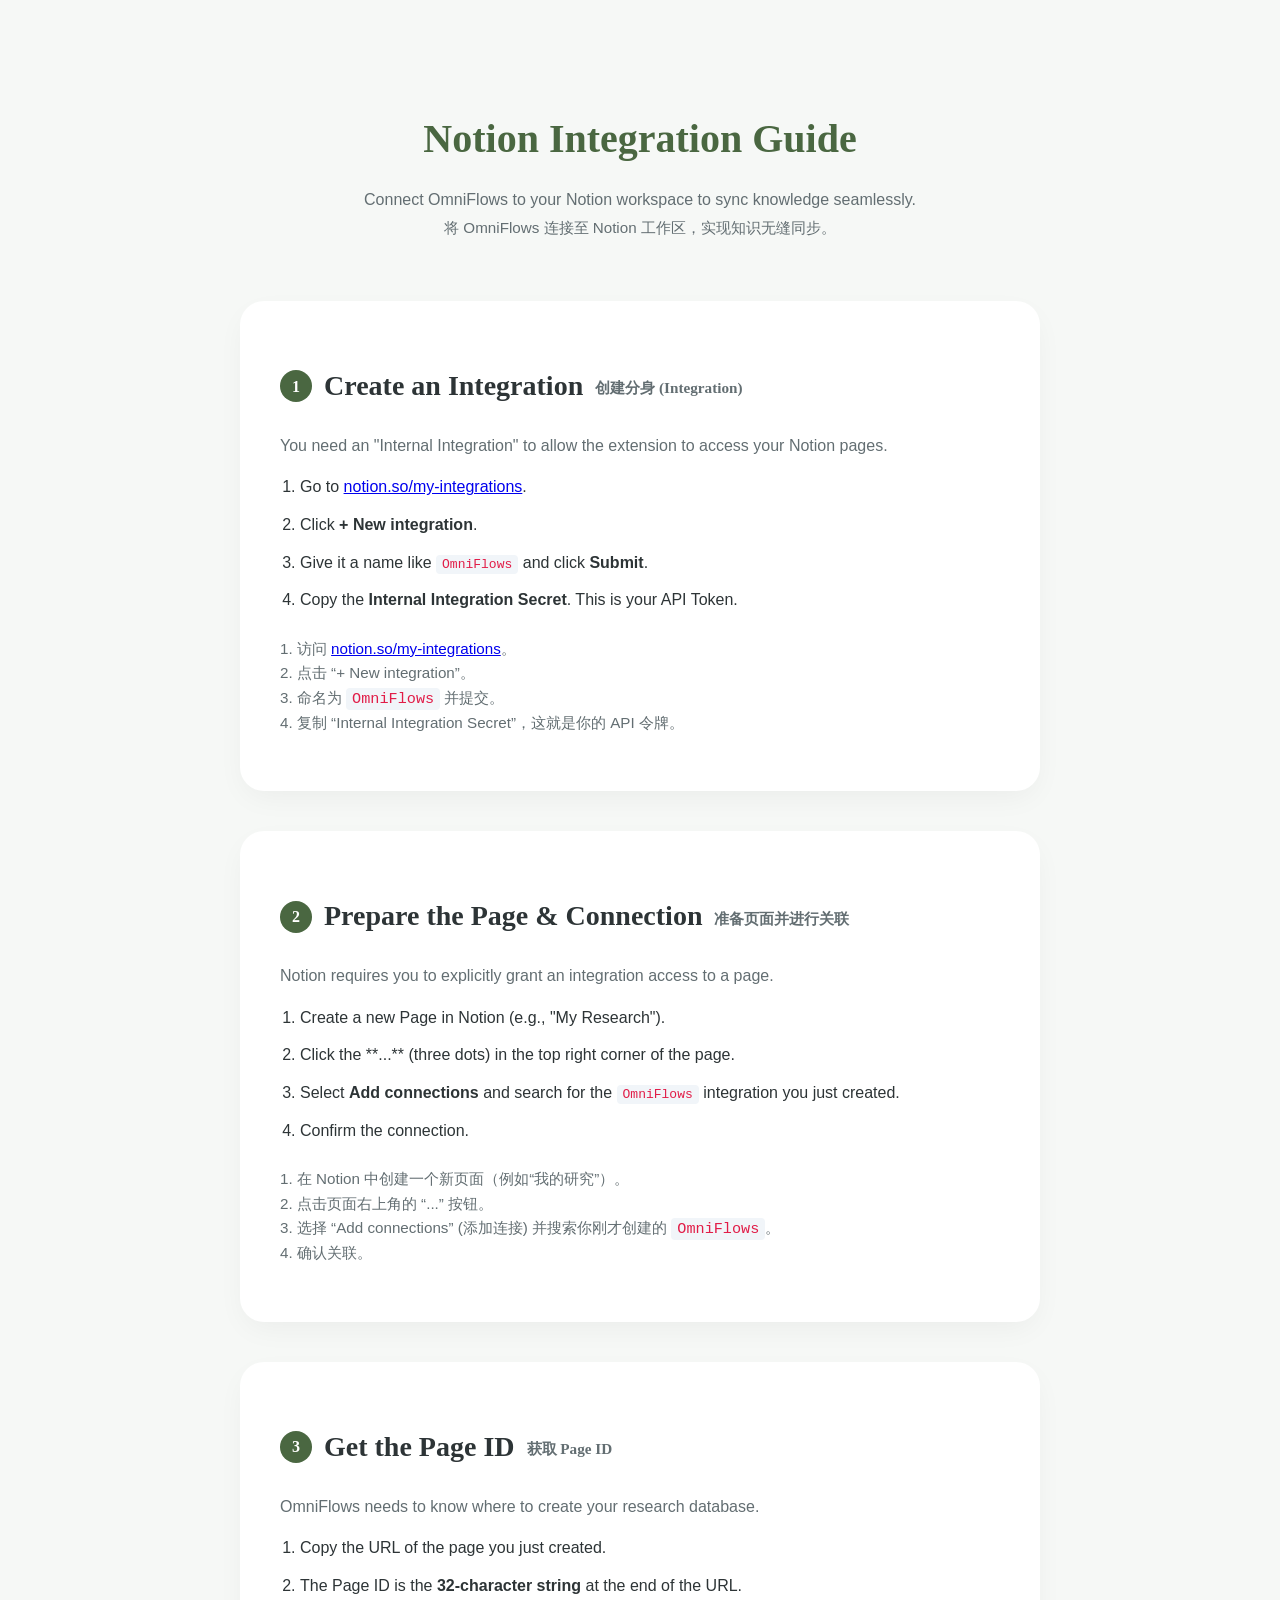
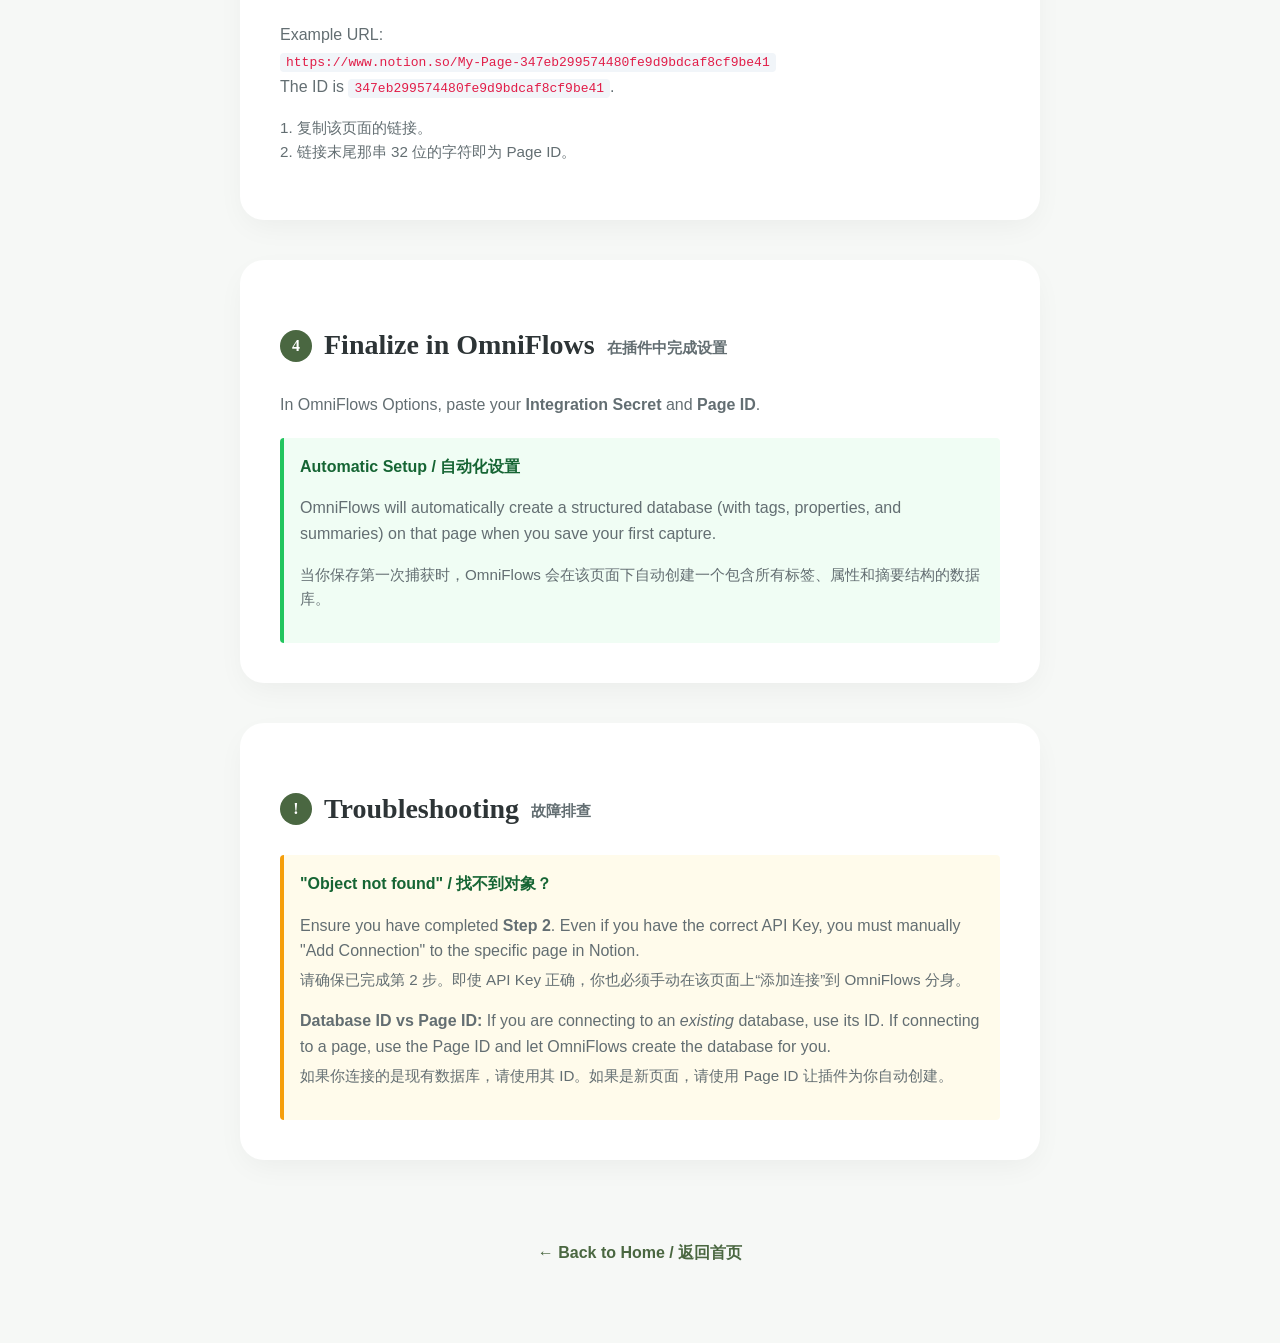
==== notion-setup.html @ 63294a0a "feat: add setup guides for Obsidian and Notion integrations and update website footer layout" ====
<!DOCTYPE html>
<html lang="en">

<head>
    <meta charset="UTF-8">
    <meta name="viewport" content="width=device-width, initial-scale=1.0">
    <title>Notion Integration Setup - OmniFlows</title>
    <style>
        :root {
            --bg-soothing: #F6F8F6;
            --primary-sage: #4A6741;
            --primary-sage-light: #6B8E60;
            --text-main: #2D3436;
            --text-muted: #636E72;
            --border-color: #E2E8F0;
            --card-bg: #FFFFFF;
        }

        body {
            font-family: 'Inter', -apple-system, BlinkMacSystemFont, sans-serif;
            background-color: var(--bg-soothing);
            color: var(--text-main);
            line-height: 1.6;
            margin: 0;
            padding: 0;
        }

        .container {
            max-width: 800px;
            margin: 0 auto;
            padding: 80px 24px;
        }

        header {
            text-align: center;
            margin-bottom: 60px;
        }

        h1 {
            font-family: 'Lora', serif;
            font-size: 2.5rem;
            color: var(--primary-sage);
            margin-bottom: 16px;
        }

        section {
            background: var(--card-bg);
            border-radius: 24px;
            padding: 40px;
            box-shadow: 0 10px 30px -5px rgba(0, 0, 0, 0.05);
            margin-bottom: 40px;
        }

        h2 {
            font-family: 'Lora', serif;
            font-size: 1.75rem;
            color: var(--text-main);
            margin-bottom: 24px;
            display: flex;
            align-items: center;
            gap: 12px;
        }

        .step-num {
            background: var(--primary-sage);
            color: white;
            width: 32px;
            height: 32px;
            border-radius: 50%;
            display: flex;
            align-items: center;
            justify-content: center;
            font-size: 1rem;
            font-weight: bold;
        }

        p {
            color: var(--text-muted);
            margin-bottom: 16px;
        }

        ul,
        ol {
            margin-bottom: 24px;
            padding-left: 20px;
        }

        li {
            margin-bottom: 12px;
        }

        code {
            background: #f1f5f9;
            padding: 2px 6px;
            border-radius: 4px;
            font-family: monospace;
            color: #e11d48;
        }

        .alert {
            background-color: #f0fdf4;
            border-left: 4px solid #22c55e;
            padding: 16px;
            margin-top: 20px;
            border-radius: 4px;
        }

        .alert-title {
            font-weight: bold;
            color: #166534;
            margin-bottom: 4px;
        }

        .trouble {
            background-color: #fffbeb;
            border-left: 4px solid #f59e0b;
            padding: 16px;
            margin-top: 20px;
            border-radius: 4px;
        }

        .footer-nav {
            margin-top: 80px;
            text-align: center;
        }

        .btn-back {
            color: var(--primary-sage);
            text-decoration: none;
            font-weight: 600;
        }

        .bilingual-zh {
            color: var(--text-muted);
            font-size: 0.95rem;
            display: block;
            margin-top: 4px;
        }
        
        .code-block {
            background: #1e293b;
            color: #f8fafc;
            padding: 16px;
            border-radius: 8px;
            font-family: monospace;
            overflow-x: auto;
            margin: 10px 0;
            font-size: 0.9rem;
        }
    </style>
</head>

<body>
    <div class="container">
        <header>
            <h1>Notion Integration Guide</h1>
            <p>Connect OmniFlows to your Notion workspace to sync knowledge seamlessly.<br>
                <span class="bilingual-zh">将 OmniFlows 连接至 Notion 工作区，实现知识无缝同步。</span>
            </p>
        </header>

        <section>
            <h2>
                <div class="step-num">1</div> Create an Integration
                <span class="bilingual-zh">创建分身 (Integration)</span>
            </h2>
            <p>You need an "Internal Integration" to allow the extension to access your Notion pages.</p>
            <ol>
                <li>Go to <a href="https://www.notion.so/my-integrations" target="_blank">notion.so/my-integrations</a>.</li>
                <li>Click <strong>+ New integration</strong>.</li>
                <li>Give it a name like <code>OmniFlows</code> and click <strong>Submit</strong>.</li>
                <li>Copy the <strong>Internal Integration Secret</strong>. This is your API Token.</li>
            </ol>
            <p class="bilingual-zh">1. 访问 <a href="https://www.notion.so/my-integrations" target="_blank">notion.so/my-integrations</a>。<br>
                2. 点击 “+ New integration”。<br>
                3. 命名为 <code>OmniFlows</code> 并提交。<br>
                4. 复制 “Internal Integration Secret”，这就是你的 API 令牌。</p>
        </section>

        <section>
            <h2>
                <div class="step-num">2</div> Prepare the Page & Connection
                <span class="bilingual-zh">准备页面并进行关联</span>
            </h2>
            <p>Notion requires you to explicitly grant an integration access to a page.</p>
            <ol>
                <li>Create a new Page in Notion (e.g., "My Research").</li>
                <li>Click the **...** (three dots) in the top right corner of the page.</li>
                <li>Select <strong>Add connections</strong> and search for the <code>OmniFlows</code> integration you just created.</li>
                <li>Confirm the connection.</li>
            </ol>
            <p class="bilingual-zh">1. 在 Notion 中创建一个新页面（例如“我的研究”）。<br>
                2. 点击页面右上角的 “...” 按钮。<br>
                3. 选择 “Add connections” (添加连接) 并搜索你刚才创建的 <code>OmniFlows</code>。<br>
                4. 确认关联。</p>
        </section>

        <section>
            <h2>
                <div class="step-num">3</div> Get the Page ID
                <span class="bilingual-zh">获取 Page ID</span>
            </h2>
            <p>OmniFlows needs to know where to create your research database.</p>
            <ol>
                <li>Copy the URL of the page you just created.</li>
                <li>The Page ID is the <strong>32-character string</strong> at the end of the URL.</li>
            </ol>
            <p>Example URL: <br>
            <code>https://www.notion.so/My-Page-347eb299574480fe9d9bdcaf8cf9be41</code><br>
            The ID is <code>347eb299574480fe9d9bdcaf8cf9be41</code>.</p>
            <p class="bilingual-zh">1. 复制该页面的链接。<br>
                2. 链接末尾那串 32 位的字符即为 Page ID。</p>
        </section>

        <section>
            <h2>
                <div class="step-num">4</div> Finalize in OmniFlows
                <span class="bilingual-zh">在插件中完成设置</span>
            </h2>
            <p>In OmniFlows Options, paste your <strong>Integration Secret</strong> and <strong>Page ID</strong>.</p>
            <div class="alert">
                <div class="alert-title">Automatic Setup / 自动化设置</div>
                <p>OmniFlows will automatically create a structured database (with tags, properties, and summaries) on that page when you save your first capture.</p>
                <p class="bilingual-zh">当你保存第一次捕获时，OmniFlows 会在该页面下自动创建一个包含所有标签、属性和摘要结构的数据库。</p>
            </div>
        </section>

        <section>
            <h2>
                <div class="step-num">!</div> Troubleshooting
                <span class="bilingual-zh">故障排查</span>
            </h2>
            <div class="trouble">
                <div class="alert-title">"Object not found" / 找不到对象？</div>
                <p>Ensure you have completed <strong>Step 2</strong>. Even if you have the correct API Key, you must manually "Add Connection" to the specific page in Notion.<br>
                <span class="bilingual-zh">请确保已完成第 2 步。即使 API Key 正确，你也必须手动在该页面上“添加连接”到 OmniFlows 分身。</span></p>
                
                <p><strong>Database ID vs Page ID:</strong> If you are connecting to an <em>existing</em> database, use its ID. If connecting to a page, use the Page ID and let OmniFlows create the database for you.<br>
                <span class="bilingual-zh">如果你连接的是现有数据库，请使用其 ID。如果是新页面，请使用 Page ID 让插件为你自动创建。</span></p>
            </div>
        </section>

        <div class="footer-nav">
            <a href="index.html" class="btn-back">← Back to Home / 返回首页</a>
        </div>
    </div>
</body>

</html>
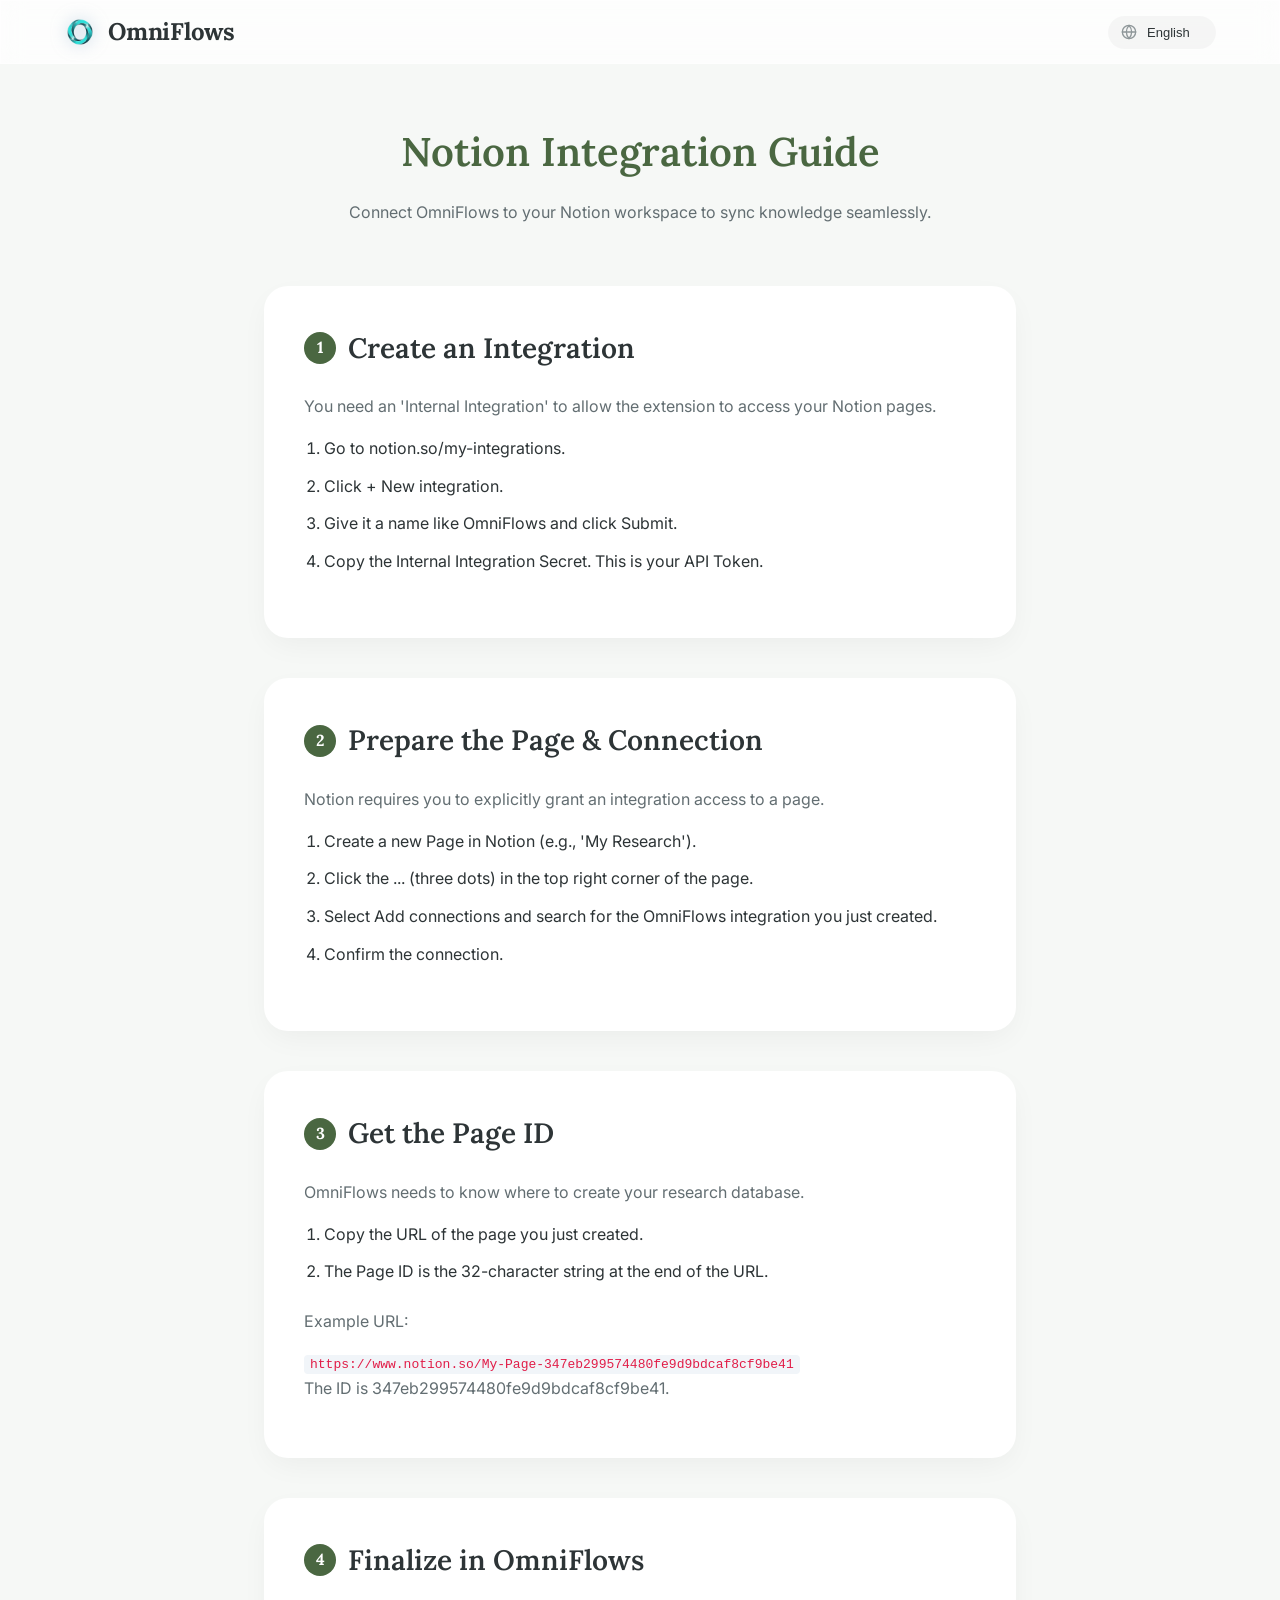
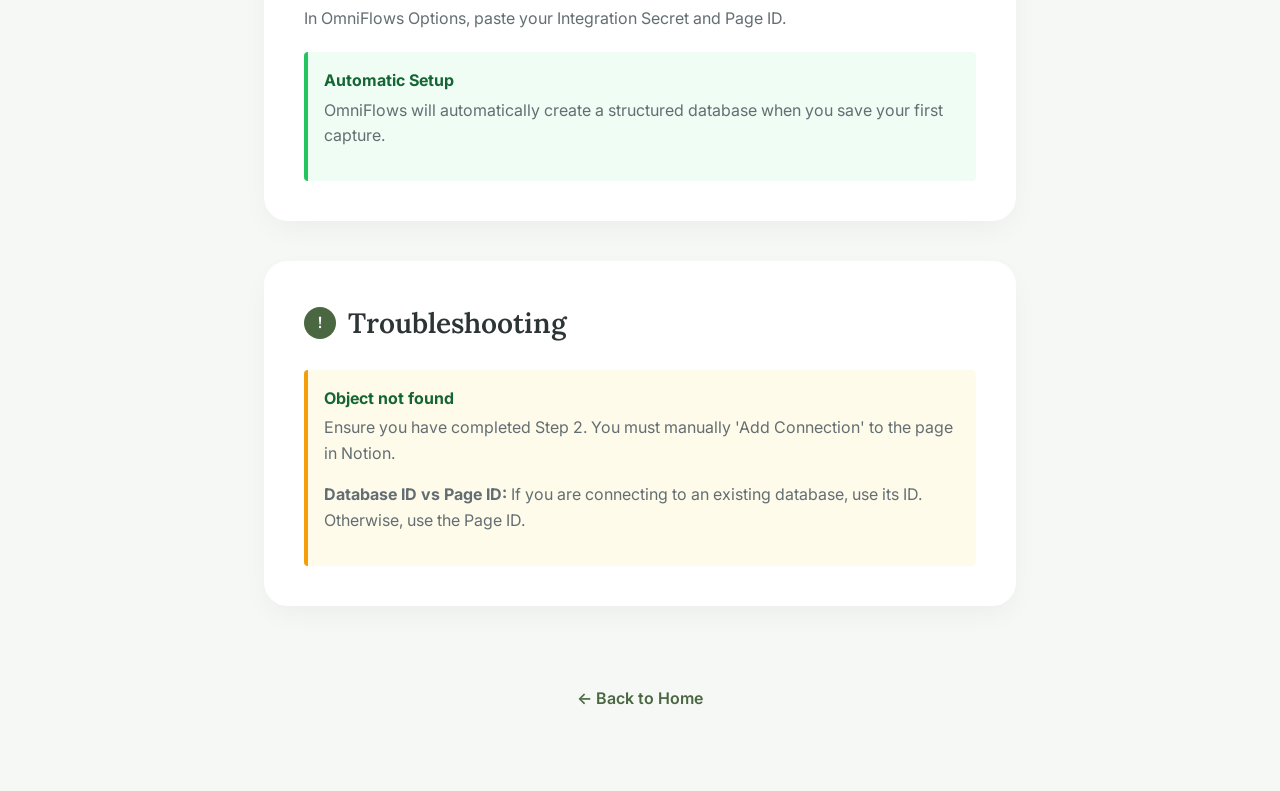
==== commit 795cc466: "feat: implement internationalization (i18n) support and add language switcher to setup pages" ====
--- a/notion-setup.html
+++ b/notion-setup.html
@@ -4,31 +4,14 @@
 <head>
     <meta charset="UTF-8">
     <meta name="viewport" content="width=device-width, initial-scale=1.0">
-    <title>Notion Integration Setup - OmniFlows</title>
+    <title data-i18n="notionTitle">Notion Integration Setup - OmniFlows</title>
+    <link rel="stylesheet" href="index.css">
     <style>
-        :root {
-            --bg-soothing: #F6F8F6;
-            --primary-sage: #4A6741;
-            --primary-sage-light: #6B8E60;
-            --text-main: #2D3436;
-            --text-muted: #636E72;
-            --border-color: #E2E8F0;
-            --card-bg: #FFFFFF;
-        }
-
-        body {
-            font-family: 'Inter', -apple-system, BlinkMacSystemFont, sans-serif;
-            background-color: var(--bg-soothing);
-            color: var(--text-main);
-            line-height: 1.6;
-            margin: 0;
-            padding: 0;
-        }
-
-        .container {
+        /* Setup page specific overrides */
+        .setup-container {
             max-width: 800px;
             margin: 0 auto;
-            padding: 80px 24px;
+            padding: 120px 24px 80px;
         }
 
         header {
@@ -37,7 +20,6 @@
         }
 
         h1 {
-            font-family: 'Lora', serif;
             font-size: 2.5rem;
             color: var(--primary-sage);
             margin-bottom: 16px;
@@ -47,12 +29,11 @@
             background: var(--card-bg);
             border-radius: 24px;
             padding: 40px;
-            box-shadow: 0 10px 30px -5px rgba(0, 0, 0, 0.05);
+            box-shadow: var(--shadow-soft);
             margin-bottom: 40px;
         }
 
         h2 {
-            font-family: 'Lora', serif;
             font-size: 1.75rem;
             color: var(--text-main);
             margin-bottom: 24px;
@@ -129,13 +110,6 @@
             text-decoration: none;
             font-weight: 600;
         }
-
-        .bilingual-zh {
-            color: var(--text-muted);
-            font-size: 0.95rem;
-            display: block;
-            margin-top: 4px;
-        }
         
         .code-block {
             background: #1e293b;
@@ -151,99 +125,114 @@
 </head>
 
 <body>
-    <div class="container">
+    <nav class='glass sticky-nav'>
+        <div class='container nav-content'>
+            <a href="index.html" class='logo'>
+                <img src='./img/icon-180.png' alt='OmniFlows Logo' class='logo-img'>
+                <span class='heading-serif'>OmniFlows</span>
+            </a>
+            <div class='nav-links'>
+                <div class='lang-wrapper'>
+                    <svg xmlns='http://www.w3.org/2000/svg' width='16' height='16' viewBox='0 0 24 24' fill='none'
+                        stroke='currentColor' stroke-width='2' stroke-linecap='round' stroke-linejoin='round'
+                        class='lang-icon'>
+                        <circle cx='12' cy='12' r='10' />
+                        <line x1='2' y1='12' x2='22' y2='12' />
+                        <path
+                            d='M12 2a15.3 15.3 0 0 1 4 10 15.3 15.3 0 0 1-4 10 15.3 15.3 0 0 1-4-10 15.3 15.3 0 0 1 4-10z' />
+                    </svg>
+                    <select class='language-select' id='language-select' aria-label='Language'>
+                        <option value='en'>English</option>
+                        <option value='de'>Deutsch</option>
+                        <option value='fr'>Français</option>
+                        <option value='zh-CN'>简体中文</option>
+                        <option value='zh-TW'>繁體中文</option>
+                        <option value='ja'>日本語</option>
+                    </select>
+                </div>
+            </div>
+        </div>
+    </nav>
+
+    <div class="setup-container">
         <header>
-            <h1>Notion Integration Guide</h1>
-            <p>Connect OmniFlows to your Notion workspace to sync knowledge seamlessly.<br>
-                <span class="bilingual-zh">将 OmniFlows 连接至 Notion 工作区，实现知识无缝同步。</span>
-            </p>
+            <h1 data-i18n="notionTitle">Notion Integration Guide</h1>
+            <p data-i18n="notionSubtitle">Connect OmniFlows to your Notion workspace to sync knowledge seamlessly.</p>
         </header>
 
         <section>
             <h2>
-                <div class="step-num">1</div> Create an Integration
-                <span class="bilingual-zh">创建分身 (Integration)</span>
-            </h2>
-            <p>You need an "Internal Integration" to allow the extension to access your Notion pages.</p>
+                <div class="step-num">1</div>
+                <span data-i18n="notionStep1">Create an Integration</span>
+            </h2>
+            <p data-i18n="notionStep1Text">You need an "Internal Integration" to allow the extension to access your Notion pages.</p>
             <ol>
-                <li>Go to <a href="https://www.notion.so/my-integrations" target="_blank">notion.so/my-integrations</a>.</li>
-                <li>Click <strong>+ New integration</strong>.</li>
-                <li>Give it a name like <code>OmniFlows</code> and click <strong>Submit</strong>.</li>
-                <li>Copy the <strong>Internal Integration Secret</strong>. This is your API Token.</li>
+                <li data-i18n="notionStep1Item1">Go to <a href="https://www.notion.so/my-integrations" target="_blank">notion.so/my-integrations</a>.</li>
+                <li data-i18n="notionStep1Item2">Click <strong>+ New integration</strong>.</li>
+                <li data-i18n="notionStep1Item3">Give it a name like <code>OmniFlows</code> and click <strong>Submit</strong>.</li>
+                <li data-i18n="notionStep1Item4">Copy the <strong>Internal Integration Secret</strong>. This is your API Token.</li>
             </ol>
-            <p class="bilingual-zh">1. 访问 <a href="https://www.notion.so/my-integrations" target="_blank">notion.so/my-integrations</a>。<br>
-                2. 点击 “+ New integration”。<br>
-                3. 命名为 <code>OmniFlows</code> 并提交。<br>
-                4. 复制 “Internal Integration Secret”，这就是你的 API 令牌。</p>
-        </section>
-
-        <section>
-            <h2>
-                <div class="step-num">2</div> Prepare the Page & Connection
-                <span class="bilingual-zh">准备页面并进行关联</span>
-            </h2>
-            <p>Notion requires you to explicitly grant an integration access to a page.</p>
+        </section>
+
+        <section>
+            <h2>
+                <div class="step-num">2</div>
+                <span data-i18n="notionStep2">Prepare the Page & Connection</span>
+            </h2>
+            <p data-i18n="notionStep2Text">Notion requires you to explicitly grant an integration access to a page.</p>
             <ol>
-                <li>Create a new Page in Notion (e.g., "My Research").</li>
-                <li>Click the **...** (three dots) in the top right corner of the page.</li>
-                <li>Select <strong>Add connections</strong> and search for the <code>OmniFlows</code> integration you just created.</li>
-                <li>Confirm the connection.</li>
+                <li data-i18n="notionStep2Item1">Create a new Page in Notion (e.g., "My Research").</li>
+                <li data-i18n="notionStep2Item2">Click the **...** (three dots) in the top right corner of the page.</li>
+                <li data-i18n="notionStep2Item3">Select <strong>Add connections</strong> and search for the <code>OmniFlows</code> integration you just created.</li>
+                <li data-i18n="notionStep2Item4">Confirm the connection.</li>
             </ol>
-            <p class="bilingual-zh">1. 在 Notion 中创建一个新页面（例如“我的研究”）。<br>
-                2. 点击页面右上角的 “...” 按钮。<br>
-                3. 选择 “Add connections” (添加连接) 并搜索你刚才创建的 <code>OmniFlows</code>。<br>
-                4. 确认关联。</p>
-        </section>
-
-        <section>
-            <h2>
-                <div class="step-num">3</div> Get the Page ID
-                <span class="bilingual-zh">获取 Page ID</span>
-            </h2>
-            <p>OmniFlows needs to know where to create your research database.</p>
+        </section>
+
+        <section>
+            <h2>
+                <div class="step-num">3</div>
+                <span data-i18n="notionStep3">Get the Page ID</span>
+            </h2>
+            <p data-i18n="notionStep3Text">OmniFlows needs to know where to create your research database.</p>
             <ol>
-                <li>Copy the URL of the page you just created.</li>
-                <li>The Page ID is the <strong>32-character string</strong> at the end of the URL.</li>
+                <li data-i18n="notionStep3Item1">Copy the URL of the page you just created.</li>
+                <li data-i18n="notionStep3Item2">The Page ID is the <strong>32-character string</strong> at the end of the URL.</li>
             </ol>
-            <p>Example URL: <br>
+            <p data-i18n="notionExampleUrl">Example URL:</p>
             <code>https://www.notion.so/My-Page-347eb299574480fe9d9bdcaf8cf9be41</code><br>
-            The ID is <code>347eb299574480fe9d9bdcaf8cf9be41</code>.</p>
-            <p class="bilingual-zh">1. 复制该页面的链接。<br>
-                2. 链接末尾那串 32 位的字符即为 Page ID。</p>
-        </section>
-
-        <section>
-            <h2>
-                <div class="step-num">4</div> Finalize in OmniFlows
-                <span class="bilingual-zh">在插件中完成设置</span>
-            </h2>
-            <p>In OmniFlows Options, paste your <strong>Integration Secret</strong> and <strong>Page ID</strong>.</p>
+            <p data-i18n="notionExampleId">The ID is <code>347eb299574480fe9d9bdcaf8cf9be41</code>.</p>
+        </section>
+
+        <section>
+            <h2>
+                <div class="step-num">4</div>
+                <span data-i18n="notionStep4">Finalize in OmniFlows</span>
+            </h2>
+            <p data-i18n="notionStep4Text">In OmniFlows Options, paste your <strong>Integration Secret</strong> and <strong>Page ID</strong>.</p>
             <div class="alert">
-                <div class="alert-title">Automatic Setup / 自动化设置</div>
-                <p>OmniFlows will automatically create a structured database (with tags, properties, and summaries) on that page when you save your first capture.</p>
-                <p class="bilingual-zh">当你保存第一次捕获时，OmniFlows 会在该页面下自动创建一个包含所有标签、属性和摘要结构的数据库。</p>
+                <div class="alert-title" data-i18n="notionAutoSetupTitle">Automatic Setup</div>
+                <p data-i18n="notionAutoSetupText">OmniFlows will automatically create a structured database (with tags, properties, and summaries) on that page when you save your first capture.</p>
             </div>
         </section>
 
         <section>
             <h2>
-                <div class="step-num">!</div> Troubleshooting
-                <span class="bilingual-zh">故障排查</span>
+                <div class="step-num">!</div>
+                <span data-i18n="troubleshootingTitle">Troubleshooting</span>
             </h2>
             <div class="trouble">
-                <div class="alert-title">"Object not found" / 找不到对象？</div>
-                <p>Ensure you have completed <strong>Step 2</strong>. Even if you have the correct API Key, you must manually "Add Connection" to the specific page in Notion.<br>
-                <span class="bilingual-zh">请确保已完成第 2 步。即使 API Key 正确，你也必须手动在该页面上“添加连接”到 OmniFlows 分身。</span></p>
+                <div class="alert-title" data-i18n="notionTrouble1Title">"Object not found"</div>
+                <p data-i18n="notionTrouble1Text1">Ensure you have completed <strong>Step 2</strong>. Even if you have the correct API Key, you must manually "Add Connection" to the specific page in Notion.</p>
                 
-                <p><strong>Database ID vs Page ID:</strong> If you are connecting to an <em>existing</em> database, use its ID. If connecting to a page, use the Page ID and let OmniFlows create the database for you.<br>
-                <span class="bilingual-zh">如果你连接的是现有数据库，请使用其 ID。如果是新页面，请使用 Page ID 让插件为你自动创建。</span></p>
+                <p><strong data-i18n="notionTrouble2Title">Database ID vs Page ID:</strong> <span data-i18n="notionTrouble2Text1">If you are connecting to an <em>existing</em> database, use its ID. If connecting to a page, use the Page ID and let OmniFlows create the database for you.</span></p>
             </div>
         </section>
 
         <div class="footer-nav">
-            <a href="index.html" class="btn-back">← Back to Home / 返回首页</a>
+            <a href="index.html" class="btn-back" data-i18n="backToHome">← Back to Home</a>
         </div>
     </div>
+    <script src="i18n.js"></script>
 </body>
 
 </html>
--- a/index.css
+++ b/index.css
@@ -0,0 +1,973 @@
+@import url('https://fonts.googleapis.com/css2?family=Lora:wght@400;500;600;700&family=Inter:wght@300;400;500;600&display=swap');
+
+:root {
+    --bg-soothing: #F6F8F6;
+    --card-bg: #FFFFFF;
+    --primary-sage: #4A6741;
+    --primary-sage-light: #6B8E60;
+    --primary-sage-muted: #D1D9D1;
+    --accent-blue: #8EACCD;
+    --text-main: #2D3436;
+    --text-muted: #636E72;
+    --border-color: #E2E8F0;
+    --glass-bg: rgba(255, 255, 255, 0.72);
+    --glass-border: rgba(255, 255, 255, 0.4);
+    --shadow-soft: 0 10px 30px -5px rgba(0, 0, 0, 0.05);
+    --shadow-subtle: 0 4px 6px -1px rgba(0, 0, 0, 0.02);
+}
+
+* {
+    box-sizing: border-box;
+    margin: 0;
+    padding: 0;
+}
+
+body {
+    font-family: 'Inter', -apple-system, BlinkMacSystemFont, sans-serif;
+    background-color: var(--bg-soothing);
+    color: var(--text-main);
+    line-height: 1.6;
+    overflow-x: hidden;
+    -webkit-font-smoothing: antialiased;
+}
+
+h1,
+h2,
+h3,
+.heading-serif {
+    font-family: 'Lora', serif;
+    font-weight: 600;
+}
+
+/* Base Components */
+.container {
+    max-width: 1200px;
+    margin: 0 auto;
+    padding: 0 24px;
+}
+
+.glass {
+    background: var(--glass-bg);
+    backdrop-filter: blur(12px);
+    -webkit-backdrop-filter: blur(12px);
+    border: 1px solid var(--glass-border);
+}
+
+.btn {
+    display: inline-flex;
+    align-items: center;
+    padding: 12px 28px;
+    border-radius: 50px;
+    font-weight: 500;
+    text-decoration: none;
+    transition: all 0.3s cubic-bezier(0.4, 0, 0.2, 1);
+    cursor: pointer;
+}
+
+.btn-primary {
+    background-color: var(--primary-sage);
+    color: white;
+}
+
+.btn-primary:hover {
+    background-color: var(--primary-sage-light);
+    transform: translateY(-2px);
+    box-shadow: 0 10px 20px -10px var(--primary-sage);
+}
+
+.btn-secondary {
+    background-color: var(--card-bg);
+    color: var(--primary-sage);
+    border: 1px solid var(--primary-sage-muted);
+}
+
+.btn-secondary:hover {
+    background-color: var(--bg-soothing);
+    border-color: var(--primary-sage);
+}
+
+/* Navigation */
+.sticky-nav {
+    position: fixed;
+    top: 0;
+    left: 0;
+    right: 0;
+    z-index: 1000;
+    padding: 12px 0;
+    transition: all 0.3s ease;
+}
+
+.nav-content {
+    display: flex;
+    justify-content: space-between;
+    align-items: center;
+}
+
+.logo {
+    display: flex;
+    align-items: center;
+    gap: 12px;
+    text-decoration: none;
+    color: inherit;
+}
+
+.logo span {
+    font-size: 1.5rem;
+    font-weight: 700;
+    letter-spacing: -0.01em;
+}
+
+.logo-img {
+    height: 32px;
+    width: auto;
+    filter: drop-shadow(0 0 8px rgba(142, 172, 205, 0.5));
+}
+
+.nav-links {
+    display: flex;
+    align-items: center;
+    gap: 16px;
+}
+
+.language-select {
+    background: transparent;
+    border: none;
+    padding: 6px 4px;
+    font-size: 13px;
+    font-weight: 500;
+    color: var(--text-main);
+    cursor: pointer;
+    outline: none;
+    appearance: none;
+    -webkit-appearance: none;
+}
+
+.lang-wrapper {
+    display: flex;
+    align-items: center;
+    gap: 6px;
+    background: rgba(0, 0, 0, 0.03);
+    padding: 2px 12px;
+    border-radius: 20px;
+    transition: all 0.2s ease;
+    border: 1px solid transparent;
+}
+
+.lang-wrapper:hover {
+    background: rgba(0, 0, 0, 0.05);
+    border-color: var(--primary-sage-muted);
+}
+
+.lang-icon {
+    color: var(--text-muted);
+    opacity: 0.7;
+}
+
+/* Hero Section */
+.hero {
+    padding: 160px 0 100px;
+    background: radial-gradient(circle at top right, #E8F0E8, transparent 40%),
+        radial-gradient(circle at bottom left, #F0F4F8, transparent 40%);
+}
+
+.hero-grid {
+    display: grid;
+    grid-template-columns: 1fr 1.25fr;
+    gap: 60px;
+    align-items: center;
+}
+
+.hero-text h1 {
+    font-size: clamp(2.5rem, 4.5vw, 3.75rem);
+    line-height: 1.2;
+    margin-bottom: 24px;
+    color: var(--primary-sage);
+}
+
+.hero-text .subtitle {
+    font-size: 1.25rem;
+    color: var(--text-muted);
+    margin-bottom: 40px;
+    max-width: 500px;
+}
+
+.hero-highlight {
+    font-weight: 600;
+    color: var(--primary-sage);
+}
+
+.hero-btns {
+    display: flex;
+    gap: 16px;
+}
+
+/* Demo Styling */
+.hero-demo {
+    position: relative;
+}
+
+.demo-window {
+    border-radius: 16px;
+    overflow: hidden;
+    box-shadow: var(--shadow-soft);
+    border: 1px solid var(--glass-border);
+    background: white;
+}
+
+.demo-header {
+    background: #F1F5F9;
+    padding: 10px 16px;
+    display: flex;
+    align-items: center;
+    gap: 20px;
+}
+
+.demo-header .dots {
+    display: flex;
+    gap: 6px;
+}
+
+.demo-header .dots span {
+    width: 10px;
+    height: 10px;
+    border-radius: 50%;
+    background: #CBD5E1;
+}
+
+.demo-header .url-bar {
+    flex: 1;
+    background: white;
+    padding: 4px 12px;
+    border-radius: 6px;
+    font-size: 12px;
+    color: #94A3B8;
+    text-align: center;
+}
+
+.demo-content {
+    background: #F8FAFC;
+    height: 400px;
+    position: relative;
+}
+
+.demo-slide-container {
+    width: 100%;
+    height: 100%;
+}
+
+.demo-slide {
+    position: absolute;
+    inset: 0;
+    opacity: 0;
+    transition: opacity 0.5s ease;
+    display: flex;
+    flex-direction: column;
+}
+
+.demo-slide.active {
+    opacity: 1;
+    z-index: 10;
+}
+
+.demo-slide img {
+    width: 100%;
+    height: 100%;
+    object-fit: contain;
+}
+
+/* Removed .slide-caption styles as they moved to controls */
+
+/* Mock Browser for Slide 1 */
+.mock-browser {
+    padding: 40px;
+    background: white;
+    flex: 1;
+}
+
+.mock-content h3 {
+    margin-bottom: 20px;
+}
+
+.mock-content p {
+    color: var(--text-muted);
+}
+
+.selection-box {
+    position: absolute;
+    top: 100px;
+    left: 40px;
+    width: 0;
+    height: 24px;
+    background: rgba(142, 172, 205, 0.3);
+    border-right: 2px solid var(--accent-blue);
+    animation: extendSelection 4s infinite;
+}
+
+@keyframes extendSelection {
+    0% {
+        width: 0;
+    }
+
+    40% {
+        width: 300px;
+    }
+
+    100% {
+        width: 300px;
+    }
+}
+
+.floating-toolbar {
+    position: absolute;
+    top: 130px;
+    left: 140px;
+    padding: 8px 16px;
+    border-radius: 8px;
+    display: flex;
+    gap: 12px;
+    font-size: 12px;
+    font-weight: 600;
+    opacity: 0;
+    transform: translateY(10px);
+    animation: showToolbar 4s infinite;
+}
+
+@keyframes showToolbar {
+
+    0%,
+    45% {
+        opacity: 0;
+        transform: translateY(10px);
+    }
+
+    55%,
+    90% {
+        opacity: 1;
+        transform: translateY(0);
+    }
+
+    100% {
+        opacity: 0;
+    }
+}
+
+.demo-controls {
+    padding: 12px 24px;
+    display: flex;
+    justify-content: space-between;
+    align-items: center;
+    background: white;
+    border-top: 1px solid var(--border-color);
+    position: relative;
+    min-height: 68px;
+}
+
+.controls-center {
+    display: flex;
+    flex-direction: column;
+    align-items: center;
+    gap: 8px;
+    flex: 1;
+}
+
+.demo-captions {
+    position: relative;
+    height: 20px;
+    width: 100%;
+    display: flex;
+    justify-content: center;
+    align-items: center;
+}
+
+.control-caption {
+    position: absolute;
+    opacity: 0;
+    transform: translateY(8px);
+    transition: all 0.4s ease;
+    font-size: 0.9rem;
+    font-weight: 500;
+    color: var(--text-main);
+    text-align: center;
+    pointer-events: none;
+    white-space: nowrap;
+}
+
+.control-caption.active {
+    opacity: 1;
+    transform: translateY(0);
+}
+
+.demo-controls button {
+    background: none;
+    border: none;
+    font-size: 20px;
+    color: var(--text-muted);
+    cursor: pointer;
+    padding: 8px;
+    transition: color 0.2s ease;
+    z-index: 10;
+}
+
+.demo-controls button:hover {
+    color: var(--primary-sage);
+}
+
+.slide-dots {
+    display: flex;
+    gap: 8px;
+}
+
+.slide-dots span {
+    width: 8px;
+    height: 8px;
+    border-radius: 50%;
+    background: var(--primary-sage-muted);
+    cursor: pointer;
+}
+
+.slide-dots span.active {
+    background: var(--primary-sage);
+    transform: scale(1.2);
+}
+
+/* Sections */
+section {
+    padding: 100px 0;
+}
+
+.section-title {
+    text-align: center;
+    font-size: 2.5rem;
+    margin-bottom: 24px;
+}
+
+.case-grid {
+    display: grid;
+    grid-template-columns: repeat(4, 1fr);
+    gap: 30px;
+}
+
+.case-card {
+    background: white;
+    padding: 40px;
+    border-radius: 24px;
+    box-shadow: var(--shadow-subtle);
+    transition: transform 0.3s ease;
+}
+
+.case-card:hover {
+    transform: translateY(-10px);
+}
+
+.icon-wrapper {
+    width: 64px;
+    height: 64px;
+    background: var(--bg-soothing);
+    border-radius: 16px;
+    display: flex;
+    align-items: center;
+    justify-content: center;
+    margin-bottom: 24px;
+    color: var(--primary-sage);
+    transition: all 0.3s ease;
+}
+
+.case-card:hover .icon-wrapper {
+    background: var(--primary-sage);
+    color: white;
+}
+
+.icon-wrapper {
+    width: 64px;
+    height: 64px;
+    background: var(--bg-soothing);
+    border-radius: 16px;
+    display: flex;
+    align-items: center;
+    justify-content: center;
+    margin-bottom: 24px;
+    color: var(--primary-sage);
+    transition: all 0.3s ease;
+}
+
+.case-card:hover .icon-wrapper {
+    background: var(--primary-sage);
+    color: white;
+}
+
+/* Integrations Section */
+.integ-row {
+    display: grid;
+    grid-template-columns: repeat(2, 1fr);
+    justify-content: center;
+    gap: 24px;
+    margin-top: 48px;
+    max-width: 900px;
+    margin-left: auto;
+    margin-right: auto;
+}
+
+.mx-auto {
+    margin-left: auto;
+    margin-right: auto;
+}
+
+.text-left {
+    text-align: left;
+}
+
+.section-subtext {
+    font-size: 1.1rem;
+    color: var(--text-muted);
+    margin-bottom: 48px;
+    max-width: 800px;
+    line-height: 1.6;
+    margin-left: auto;
+    margin-right: auto;
+    text-align: center;
+}
+
+#integrations .section-subtext {
+    max-width: 900px;
+}
+
+@media (min-width: 1025px) {
+    #integrations .section-subtext {
+        white-space: nowrap;
+    }
+}
+
+.integ-item {
+    flex: 1;
+    min-width: 320px;
+    max-width: 400px;
+    display: flex;
+    gap: 20px;
+    padding: 32px;
+    border-radius: 20px;
+    background: white;
+    box-shadow: 0 4px 20px rgba(0, 0, 0, 0.03);
+    transition: all 0.4s cubic-bezier(0.165, 0.84, 0.44, 1);
+    border: 1px solid rgba(0, 0, 0, 0.05);
+}
+
+.integ-item:hover {
+    transform: translateY(-8px);
+    border-color: var(--primary-sage-muted);
+    box-shadow: 0 15px 40px rgba(0, 0, 0, 0.08);
+}
+
+.integ-icon-small {
+    width: 48px;
+    height: 48px;
+    min-width: 48px;
+    border-radius: 12px;
+    display: flex;
+    align-items: center;
+    justify-content: center;
+    font-size: 1.5rem;
+}
+
+.obsidian-color {
+    background: #f4f0ff;
+    color: #483699;
+}
+
+.drive-color {
+    background: #eef9f0;
+    color: #34a853;
+}
+
+.notion-color {
+    background: #f1f1f1;
+    color: #000000;
+}
+
+.ai-color {
+    background: #fff1f2;
+    color: #eb445a;
+}
+
+.integ-info h3 {
+    font-family: 'Outfit', sans-serif;
+    font-size: 1.25rem;
+    margin-bottom: 8px;
+    color: var(--text-main);
+    font-weight: 600;
+}
+
+.integ-info p {
+    font-size: 1rem;
+    color: var(--text-muted);
+    line-height: 1.6;
+}
+
+.logo-wall {
+    display: flex;
+    justify-content: center;
+    flex-wrap: wrap;
+    gap: 32px 60px;
+    margin-top: 40px;
+}
+
+.integ-logo {
+    font-family: 'Lora', serif;
+    font-size: 1.5rem;
+    color: var(--text-muted);
+    opacity: 0.6;
+}
+
+/* Tiers */
+.tier-grid {
+    display: grid;
+    grid-template-columns: repeat(3, 1fr);
+    gap: 32px;
+}
+
+.tier-card {
+    background: white;
+    padding: 48px;
+    border-radius: 32px;
+    border: 1px solid var(--border-color);
+    display: flex;
+    flex-direction: column;
+}
+
+.tier-card.featured {
+    border-color: var(--primary-sage);
+    box-shadow: var(--shadow-soft);
+    position: relative;
+}
+
+.tier-card .badge {
+    position: absolute;
+    top: 24px;
+    right: 24px;
+    background: var(--primary-sage-muted);
+    color: var(--primary-sage);
+    padding: 4px 12px;
+    border-radius: 50px;
+    font-size: 12px;
+    font-weight: 700;
+}
+
+.tier-price {
+    font-size: 1.25rem;
+    font-weight: 600;
+    margin: 16px 0 32px;
+    color: var(--primary-sage);
+}
+
+.tier-features {
+    list-style: none;
+    margin-bottom: 40px;
+    flex: 1;
+}
+
+.tier-features li {
+    margin-bottom: 12px;
+    padding-left: 28px;
+    position: relative;
+}
+
+.tier-features li::before {
+    content: '✓';
+    position: absolute;
+    left: 0;
+    color: var(--primary-sage);
+    font-weight: bold;
+}
+
+/* Footer */
+footer {
+    padding: 32px 0 24px;
+    background: white;
+    border-top: 1px solid var(--border-color);
+}
+
+.footer-top {
+    display: flex;
+    justify-content: space-between;
+    align-items: flex-start;
+    gap: 40px;
+    margin-bottom: 32px;
+}
+
+.footer-brand {
+    flex: 1;
+    display: flex;
+    flex-direction: column;
+    align-items: flex-start;
+    gap: 16px;
+    text-align: left;
+}
+
+.footer-brand .logo-img {
+    height: 28px;
+}
+
+.footer-brand .logo span {
+    font-size: 1.25rem;
+}
+
+.footer-brand .logo {
+    margin-bottom: 4px;
+}
+
+.footer-tagline {
+    color: var(--text-muted);
+    font-size: 0.95rem;
+    max-width: 300px;
+}
+
+.footer-info {
+    display: flex;
+    gap: 48px;
+}
+
+.footer-group {
+    display: flex;
+    flex-direction: column;
+    gap: 12px;
+}
+
+.footer-group-title {
+    font-size: 0.8rem;
+    font-weight: 700;
+    text-transform: uppercase;
+    letter-spacing: 0.1em;
+    color: var(--text-muted);
+    margin-bottom: 4px;
+}
+
+.footer-contact-item {
+    display: flex;
+    align-items: center;
+    gap: 8px;
+    color: var(--text-muted);
+    font-size: 0.9rem;
+    text-decoration: none;
+    transition: all 0.2s ease;
+}
+
+.footer-contact-item:hover {
+    color: var(--primary-sage);
+}
+
+.footer-contact-item svg {
+    width: 16px;
+    height: 16px;
+    opacity: 0.6;
+}
+
+.footer-bottom {
+    padding-top: 16px;
+    border-top: 1px solid var(--border-color);
+    display: flex;
+    justify-content: space-between;
+    align-items: center;
+}
+
+.copyright {
+    font-size: 0.85rem;
+    color: var(--text-muted);
+    opacity: 0.6;
+}
+
+@media (max-width: 768px) {
+    .footer-top {
+        flex-direction: column;
+        align-items: center;
+        text-align: center;
+        gap: 48px;
+    }
+
+    .footer-brand {
+        align-items: center;
+        text-align: center;
+    }
+
+    .footer-info {
+        gap: 40px;
+    }
+
+    .footer-bottom {
+        flex-direction: column;
+        gap: 16px;
+    }
+}
+
+@media (max-width: 480px) {
+    .footer-info {
+        flex-direction: column;
+        gap: 12px;
+    }
+}
+
+@media (max-width: 1024px) {
+    .container {
+        padding: 0 20px;
+    }
+
+    .hero-grid {
+        grid-template-columns: 1fr;
+        gap: 40px;
+    }
+
+    .tier-grid,
+    .case-grid {
+        grid-template-columns: repeat(2, 1fr);
+    }
+
+    .integ-row {
+        grid-template-columns: 1fr;
+    }
+
+    .hero {
+        padding: 120px 0 60px;
+    }
+
+    .hero-text {
+        text-align: center;
+    }
+
+    .hero-text .subtitle {
+        margin: 0 auto 40px;
+    }
+
+    .hero-btns {
+        justify-content: center;
+    }
+
+    .integ-left,
+    .left-align {
+        text-align: center;
+        margin-bottom: 32px;
+    }
+
+    .section-subtext {
+        margin: 0 auto 48px;
+    }
+
+    .ecosystem-card {
+        max-width: 500px;
+        margin: 0 auto;
+    }
+}
+
+@media (max-width: 640px) {
+    .case-grid {
+        grid-template-columns: 1fr;
+    }
+}
+
+/* Theater Mode Slideshow */
+.demo-window {
+    cursor: zoom-in;
+    transition: transform 0.4s cubic-bezier(0.165, 0.84, 0.44, 1),
+        box-shadow 0.4s cubic-bezier(0.165, 0.84, 0.44, 1);
+    position: relative;
+}
+
+.demo-window:hover {
+    transform: scale(1.02);
+    box-shadow: 0 30px 60px -12px rgba(0, 0, 0, 0.15);
+}
+
+/* Bulletproof Theater Mode centered logic */
+body.theater-mode-active {
+    overflow: hidden !important;
+}
+
+body.theater-mode-active #demo {
+    position: fixed !important;
+    inset: 0 !important;
+    z-index: 9999 !important;
+    background: rgba(15, 23, 42, 0.9);
+    backdrop-filter: blur(12px);
+    -webkit-backdrop-filter: blur(12px);
+    display: flex !important;
+    justify-content: center;
+    align-items: center;
+    padding: 24px;
+    margin: 0 !important;
+    width: 100vw !important;
+    height: 100vh !important;
+    max-width: none !important;
+    max-height: none !important;
+    /* Kill any animations/transforms from the grid/intersection observer */
+    transform: none !important;
+    transition: none !important;
+    animation: theaterFadeIn 0.3s ease-out !important;
+}
+
+@keyframes theaterFadeIn {
+    from { opacity: 0; }
+    to { opacity: 1; }
+}
+
+body.theater-mode-active .demo-display {
+    width: 100%;
+    height: 100%;
+    display: flex;
+    justify-content: center;
+    align-items: center;
+}
+
+body.theater-mode-active .demo-window {
+    width: 90vw;
+    max-width: 1100px;
+    height: 80vh;
+    max-height: 800px;
+    cursor: default;
+    transform: none !important;
+    box-shadow: 0 50px 100px -20px rgba(0, 0, 0, 0.5);
+    display: flex;
+    flex-direction: column;
+}
+
+body.theater-mode-active .demo-content {
+    flex: 1;
+    height: auto;
+}
+
+.theater-close {
+    position: absolute;
+    top: 12px;
+    right: 12px;
+    width: 36px;
+    height: 36px;
+    background: rgba(255, 255, 255, 0.1);
+    border: none;
+    border-radius: 50%;
+    color: white;
+    font-size: 24px;
+    display: flex;
+    align-items: center;
+    justify-content: center;
+    cursor: pointer;
+    z-index: 100;
+    opacity: 0;
+    visibility: hidden;
+    transition: all 0.2s ease;
+}
+
+body.theater-mode-active .theater-close {
+    opacity: 1;
+    visibility: visible;
+}
+
+.theater-close:hover {
+    background: rgba(255, 255, 255, 0.2);
+    transform: rotate(90deg);
+}
+
+@media (max-width: 768px) {
+    body.theater-mode-active #demo {
+        padding: 12px;
+    }
+    body.theater-mode-active .demo-window {
+        width: 100%;
+        height: 70vh;
+    }
+}
